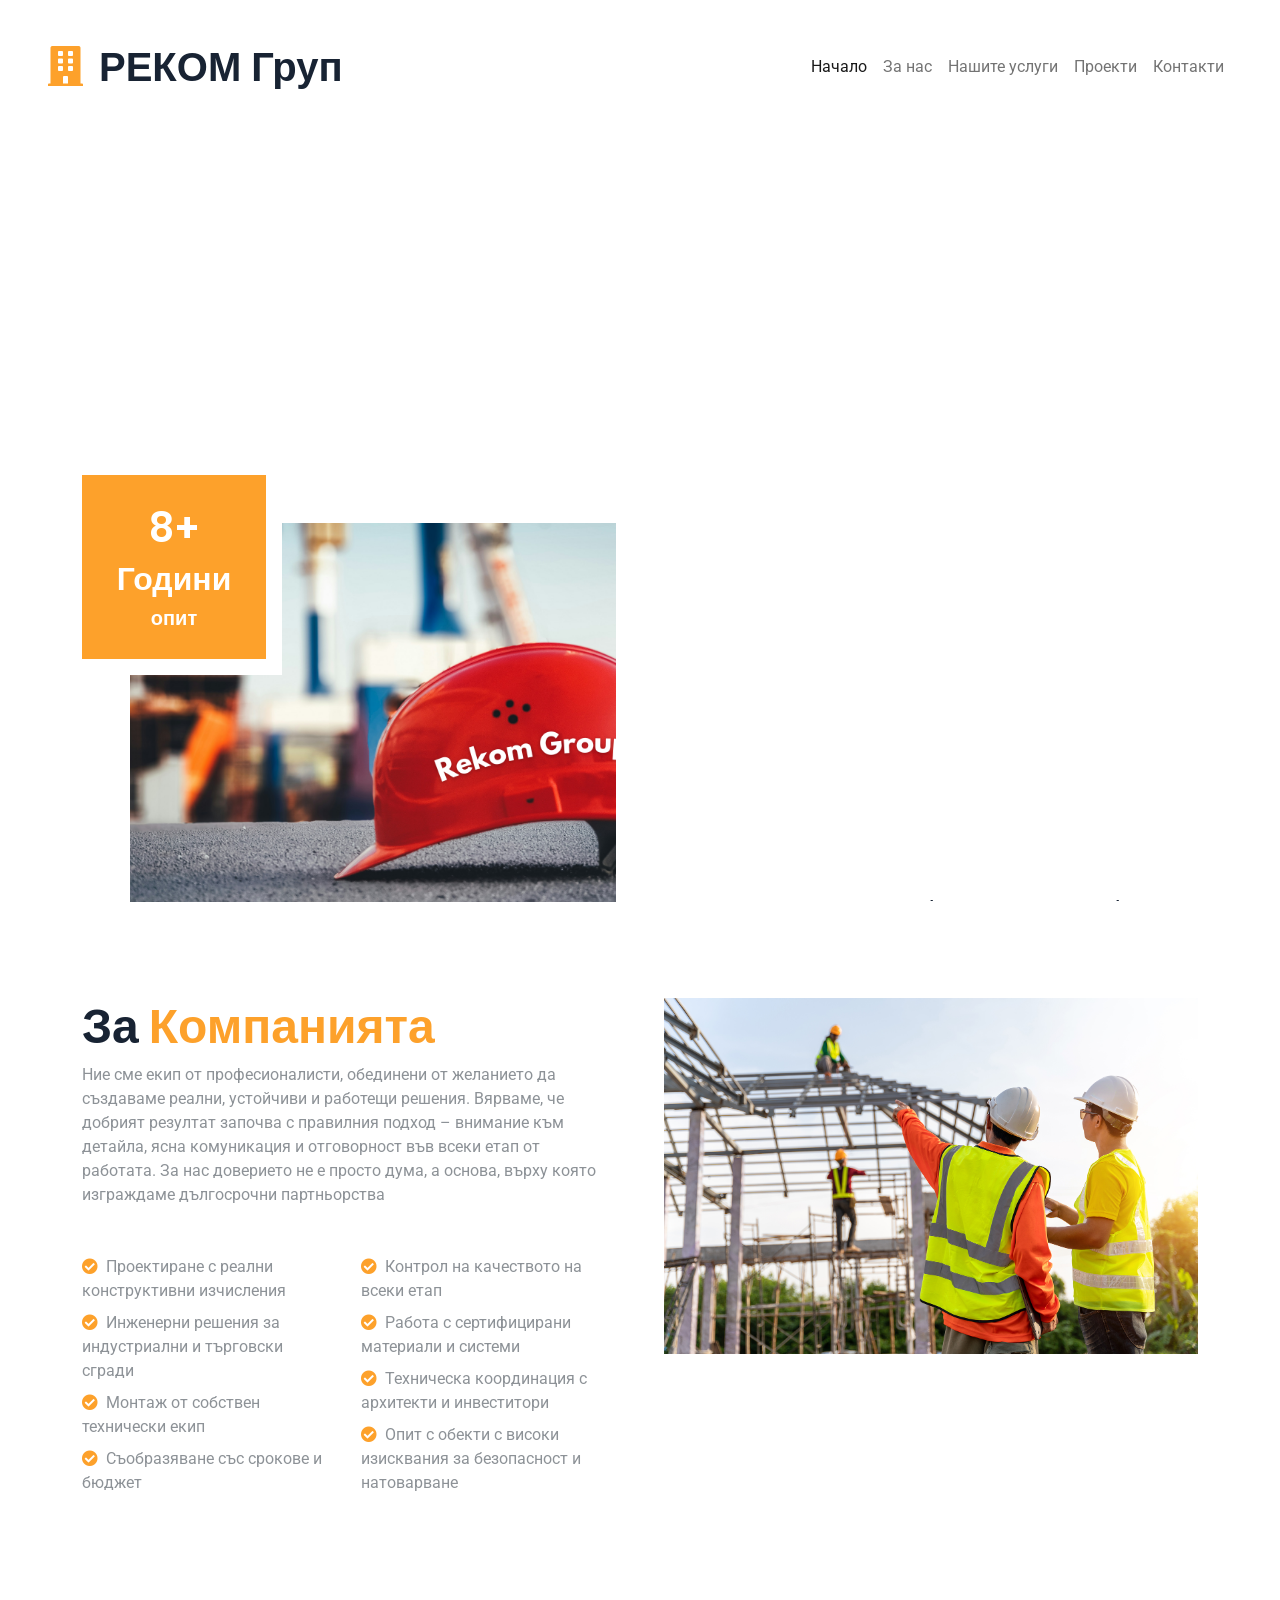
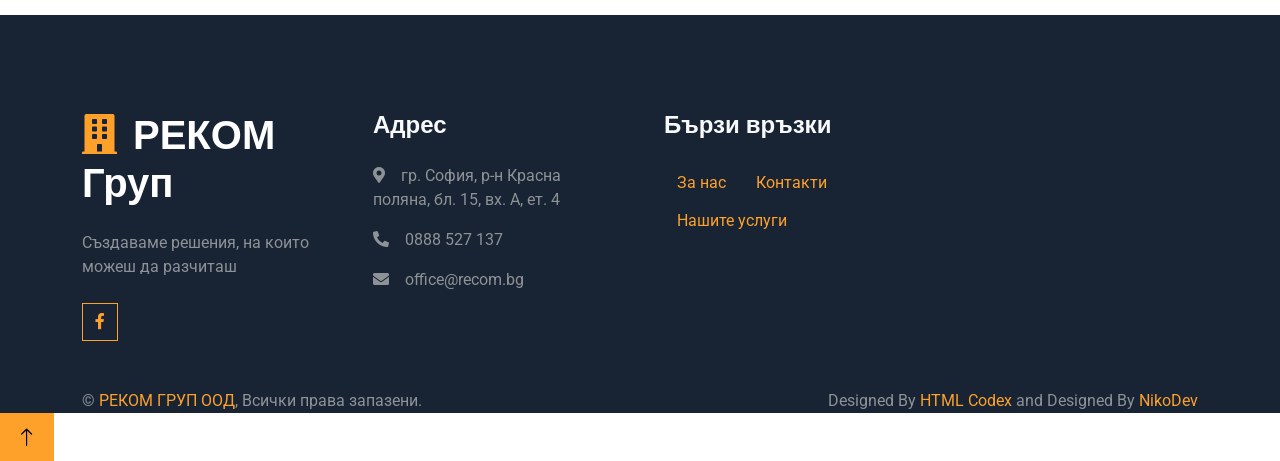
==== about.html @ 1b6674b8 "Initial commit" ====
<!DOCTYPE html>
<html lang="en">

<head>
    <meta charset="utf-8">
    <title>РЕКОМ Груп</title>
    <meta content="width=device-width, initial-scale=1.0" name="viewport">
    <meta content="" name="keywords">
    <meta content="" name="description">

    <!-- Favicon -->
    <link href="img/favicon.ico" rel="icon">

    <!-- Google Web Fonts -->
    <link rel="preconnect" href="https://fonts.googleapis.com">
    <link rel="preconnect" href="https://fonts.gstatic.com" crossorigin>
    <link href="https://fonts.googleapis.com/css2?family=Roboto:wght@400;500&family=Poppins:wght@600;700&display=swap" rel="stylesheet"> 

    <!-- Icon Font Stylesheet -->
    <link href="https://cdnjs.cloudflare.com/ajax/libs/font-awesome/5.10.0/css/all.min.css" rel="stylesheet">
    <link href="https://cdn.jsdelivr.net/npm/bootstrap-icons@1.4.1/font/bootstrap-icons.css" rel="stylesheet">

    <!-- Libraries Stylesheet -->
    <link href="lib/animate/animate.min.css" rel="stylesheet">
    <link href="lib/owlcarousel/assets/owl.carousel.min.css" rel="stylesheet">

    <!-- Customized Bootstrap Stylesheet -->
    <link href="css/bootstrap.min.css" rel="stylesheet">

    <!-- Template Stylesheet -->
    <link href="css/style.css" rel="stylesheet">
</head>

<body>
    <!-- Spinner Start -->
    <div id="spinner" class="show bg-white position-fixed translate-middle w-100 vh-100 top-50 start-50 d-flex align-items-center justify-content-center">
        <div class="spinner-grow text-primary" role="status"></div>
    </div>
    <!-- Spinner End -->


    <!-- Topbar Start -->
    <div class="container-fluid bg-light p-0">
        <div class="row gx-0 d-none d-lg-flex">
            <div class="col-lg-7 px-5 text-start">
                <div class="h-100 d-inline-flex align-items-center border-start border-end px-3">
                    <small class="fa fa-phone-alt me-2"></small>
                    <small>0888 527 137</small>
                </div>
                <div class="h-100 d-inline-flex align-items-center border-end px-3">
                    <small class="far fa-envelope-open me-2"></small>
                    <small>office@recom.bg</small>
                </div>
                <div class="h-100 d-inline-flex align-items-center border-end px-3">
                    <small class="far fa-clock me-2"></small>
                    <small>Пон - Пет : 09 ч. - 18 ч.</small>
                </div>
            </div>
            <div class="col-lg-5 px-5 text-end">
                <div class="h-100 d-inline-flex align-items-center">
                    <a class="btn btn-square border-end border-start" href=""><i class="fab fa-facebook-f"></i></a>
                </div>
            </div>
        </div>
    </div>
    <!-- Topbar End -->


    <!-- Navbar Start -->
    <nav class="navbar navbar-expand-lg bg-white navbar-light sticky-top px-4 px-lg-5 py-lg-0">
        <a href="index.html" class="navbar-brand d-flex align-items-center">
            <h1 class="m-0"><i class="fa fa-building text-primary me-3"></i>РЕКОМ Груп</h1>
        </a>
        <button type="button" class="navbar-toggler" data-bs-toggle="collapse" data-bs-target="#navbarCollapse">
            <span class="navbar-toggler-icon"></span>
        </button>
        <div class="collapse navbar-collapse" id="navbarCollapse">
            <div class="navbar-nav ms-auto py-3 py-lg-0">
                <a href="index.html" class="nav-item nav-link active">Начало</a>
                <a href="about.html" class="nav-item nav-link">За нас</a>
                <a href="service.html" class="nav-item nav-link">Нашите услуги</a>
                <a href="projects.html" class="nav-item nav-link">Проекти</a>
                <a href="contact.html" class="nav-item nav-link">Контакти</a>
            </div>
        </div>
    </nav>
    <!-- Navbar End -->


    <!-- Page Header Start -->
    <div class="container-fluid page-header py-5 mb-5 wow fadeIn" data-wow-delay="0.1s">
        <div class="container text-center py-5">
            <h1 class="display-4 text-white animated slideInDown mb-4">За нас</h1>
            <nav aria-label="breadcrumb animated slideInDown">
                <ol class="breadcrumb justify-content-center mb-0">
                </ol>
            </nav>
        </div>
    </div>
    <!-- Page Header End -->


    <!-- About Start -->
    <div class="container-xxl py-5">
        <div class="container">
            <div class="row g-5">
                <div class="col-lg-6 wow fadeInUp" data-wow-delay="0.1s">
                    <div class="position-relative overflow-hidden ps-5 pt-5 h-100" style="min-height: 400px;">
                        <img class="position-absolute w-100 h-100" src="img/about.jpg" alt="" style="object-fit: cover;">
                        <div class="position-absolute top-0 start-0 bg-white pe-3 pb-3" style="width: 200px; height: 200px;">
                            <div class="d-flex flex-column justify-content-center text-center bg-primary h-100 p-3">
                                <h1 class="text-white">8+</h1>
                                <h2 class="text-white">Години</h2>
                                <h5 class="text-white mb-0">опит</h5>
                            </div>
                        </div>
                    </div>
                </div>
                <div class="col-lg-6 wow fadeInUp" data-wow-delay="0.5s">
                    <div class="h-100">
                        <div class="border-start border-5 border-primary ps-4 mb-5">
                            <h6 class="text-body text-uppercase mb-2">За нас</h6>
                            <h1 class="display-6 mb-0">Създаваме решения, на които можеш да разчиташ</h1>
                        </div>
                        <p>РЕКОМ Груп е създадена през 2017 год. и работи в областта на проектирането, инженеринга и монтажа на вентилируеми окачени фасади и промишлено строителство. Компанията реализира обекти от идея до завършен резултат. Екипът поема пълна отговорност за всеки етап. От техническото решение до изпълнението на място.</p>
                        <div class="border-top mt-4 pt-4">
                            <div class="row g-4">
                                <div class="col-sm-4 d-flex wow fadeIn" data-wow-delay="0.1s">
                                    <i class="fa fa-check fa-2x text-primary flex-shrink-0 me-3"></i>
                                    <h6 class="mb-0">Гарантирано качество</h6>
                                </div>
                                <div class="col-sm-4 d-flex wow fadeIn" data-wow-delay="0.3s">
                                    <i class="fa fa-check fa-2x text-primary flex-shrink-0 me-3"></i>
                                    <h6 class="mb-0">Професионализъм и коректност</h6>
                                </div>
                                <div class="col-sm-4 d-flex wow fadeIn" data-wow-delay="0.5s">
                                    <i class="fa fa-check fa-2x text-primary flex-shrink-0 me-3"></i>
                                    <h6 class="mb-0">Изпълнение на сроковете</h6>
                                </div>
                            </div>
                        </div>
                    </div>
                </div>
            </div>
        </div>
    </div>
    <!-- About End -->


     <!-- About Start -->
     <div class="container-fluid overflow-hidden about py-5">
        <div class="container">
            <div class="row g-5">
                <div class="col-xl-6 wow fadeInLeft" data-wow-delay="0.2s">
                    <div class="about-item">
                        <div class="pb-5">
                            <h1 class="display-5 text-capitalize">За <span class="text-primary">компанията</span></h1>
                            <p class="mb-0"> Ние сме екип от професионалисти, обединени от желанието да създаваме реални, устойчиви и работещи решения. Вярваме, че добрият резултат започва с правилния подход – внимание към детайла, ясна комуникация и отговорност във всеки етап от работата. За нас доверието не е просто дума, а основа, върху която изграждаме дългосрочни партньорства
                            </p>
                        </div>
                        <div class="row g-4">
                            <div class="col-lg-6">
                                <div class="rounded">
                                    <p class="mb-2"><i class="fa fa-check-circle text-primary me-1"></i> Проектиране с реални конструктивни изчисления</p>
                                    <p class="mb-2"><i class="fa fa-check-circle text-primary me-1"></i> Инженерни решения за индустриални и търговски сгради</p>
                                    <p class="mb-2"><i class="fa fa-check-circle text-primary me-1"></i> Монтаж от собствен технически екип</p>
                                    <p class="mb-0"><i class="fa fa-check-circle text-primary me-1"></i> Съобразяване със срокове и бюджет</p>
                                </div>
                            </div>
                            <div class="col-lg-6">
                                <div class="rounded">
                                    <p class="mb-2"><i class="fa fa-check-circle text-primary me-1"></i> Контрол на качеството на всеки етап</p>
                                    <p class="mb-2"><i class="fa fa-check-circle text-primary me-1"></i> Работа с сертифицирани материали и системи</p>
                                    <p class="mb-2"><i class="fa fa-check-circle text-primary me-1"></i> Техническа координация с архитекти и инвеститори</p>
                                    <p class="mb-0"><i class="fa fa-check-circle text-primary me-1"></i> Опит с обекти с високи изисквания за безопасност и натоварване</p>
                                </div>
                            </div>
                      
                            <div class="col-lg-7">
                            </div>
                        </div>
                    </div>
                </div>
                <div class="col-xl-6 wow fadeInRight" data-wow-delay="0.2s">
                    <div class="about-img">
                        <div class="img-1">
                            <img src="img/about-2.jpg" class="img-fluid rounded h-100 w-100" alt="">
                        </div>
                  
                    </div>
                </div>
            </div>
        </div>
    </div>
    <!-- About End -->

    <!-- Team Start -->
    <!-- <div class="container-fluid team py-5">
        <div class="container">
            <div class="text-center mx-auto pb-5 wow fadeInUp" data-wow-delay="0.1s" style="max-width: 800px;">
                <h1 class="display-5 text-capitalize mb-3">Защо клиетите<span class="text-primary"> избират</span> Нас!</h1>
                <p class="mb-0">Клиентите избират РЕКОМ Груп заради ясния процес на работа и предвидимия резултат. Ти получаваш конкретно решение, а не общо обещание. Всеки проект започва с анализ и завършва с реално работеща конструкция.

                    Екипът работи директно на обекта и следи изпълнението в реално време. Това намалява грешките и ускорява завършването.
                </p>
            </div>
            <div class="row g-4">
                <div class="col-md-6 col-lg-6 col-xl-3 wow fadeInUp" data-wow-delay="0.1s">
                    <div class="team-item p-4 pt-0">
                        <div class="team-img">
                            <img src="img/team-1.jpg" class="img-fluid rounded w-100" alt="Image">
                        </div>
                        <div class="team-content pt-4">
                            <h4>MARTIN DOE</h4>
                            <p>Profession</p>
                        </div>
                    </div>
                </div>
                <div class="col-md-6 col-lg-6 col-xl-3 wow fadeInUp" data-wow-delay="0.3s">
                    <div class="team-item p-4 pt-0">
                        <div class="team-img">
                            <img src="img/team-2.jpg" class="img-fluid rounded w-100" alt="Image">
                        </div>
                        <div class="team-content pt-4">
                            <h4>MARTIN DOE</h4>
                            <p>Profession</p>
                        </div>
                    </div>
                </div>
                <div class="col-md-6 col-lg-6 col-xl-3 wow fadeInUp" data-wow-delay="0.5s">
                    <div class="team-item p-4 pt-0">
                        <div class="team-img">
                            <img src="img/team-1.jpg" class="img-fluid rounded w-100" alt="Image">
                        </div>
                        <div class="team-content pt-4">
                            <h4>MARTIN DOE</h4>
                            <p>Profession</p>
                        </div>
                    </div>
                </div>
                <div class="col-md-6 col-lg-6 col-xl-3 wow fadeInUp" data-wow-delay="0.7s">
                    <div class="team-item p-4 pt-0">
                        <div class="team-img">
                            <img src="img/team-2.jpg" class="img-fluid rounded w-100" alt="Image">
                        </div>
                        <div class="team-content pt-4">
                            <h4>MARTIN DOE</h4>
                            <p>Profession</p>
                        </div>
                    </div>
                </div>
            </div>
        </div>
    </div> -->
    <!-- Team End -->


    <!-- Footer Start -->
    <div class="container-fluid bg-dark footer mt-5 pt-5 wow fadeIn" data-wow-delay="0.1s">
        <div class="container py-5">
            <div class="row g-5">
                <div class="col-lg-3 col-md-6">
                    <h1 class="text-white mb-4"><i class="fa fa-building text-primary me-3"></i>РЕКОМ Груп</h1>
                    <p>Създаваме решения, на които можеш да разчиташ</p>
                    <div class="d-flex pt-2">
                        <a class="btn btn-square btn-outline-primary me-1" href=""><i class="fab fa-facebook-f"></i></a>
                    </div>
                </div>
                <div class="col-lg-3 col-md-6">
                    <h4 class="text-light mb-4">Адрес</h4>
                    <p><i class="fa fa-map-marker-alt me-3"></i>гр. София, р-н Красна поляна, бл. 15, вх. А, ет. 4</p>
                    <p><i class="fa fa-phone-alt me-3"></i>0888 527 137</p>
                    <p><i class="fa fa-envelope me-3"></i>office@recom.bg</p>
                </div>
                <div class="col-lg-3 col-md-6">
                    <h4 class="text-light mb-4">Бързи връзки</h4>
                    <a class="btn btn-link" href="">За нас</a>
                    <a class="btn btn-link" href="">Контакти</a>
                    <a class="btn btn-link" href="">Нашите услуги</a>
                </div>
            </div>
        </div>
        <div class="container-fluid copyright">
            <div class="container">
                <div class="row">
                    <div class="col-md-6 text-center text-md-start mb-3 mb-md-0">
                        &copy; <a href="#">РЕКОМ ГРУП ООД</a>, Всички права запазени.
                    </div>
                    <div class="col-md-6 text-center text-md-end">
                        <!--/*** This template is free as long as you keep the footer author’s credit link/attribution link/backlink. If you'd like to use the template without the footer author’s credit link/attribution link/backlink, you can purchase the Credit Removal License from "https://htmlcodex.com/credit-removal". Thank you for your support. ***/-->
                        Designed By <a href="https://htmlcodex.com">HTML Codex</a> and
                        Designed By <a href="https://https://iamniko.netlify.app/">NikoDev</a>
                    </div>
                </div>
            </div>
        </div>
    </div>
    <!-- Footer End -->


    <!-- Back to Top -->
    <a href="#" class="btn btn-lg btn-primary btn-lg-square back-to-top"><i class="bi bi-arrow-up"></i></a>


    <!-- JavaScript Libraries -->
    <script src="https://code.jquery.com/jquery-3.4.1.min.js"></script>
    <script src="https://cdn.jsdelivr.net/npm/bootstrap@5.0.0/dist/js/bootstrap.bundle.min.js"></script>
    <script src="lib/wow/wow.min.js"></script>
    <script src="lib/easing/easing.min.js"></script>
    <script src="lib/waypoints/waypoints.min.js"></script>
    <script src="lib/owlcarousel/owl.carousel.min.js"></script>

    <!-- Template Javascript -->
    <script src="js/main.js"></script>
</body>

</html>
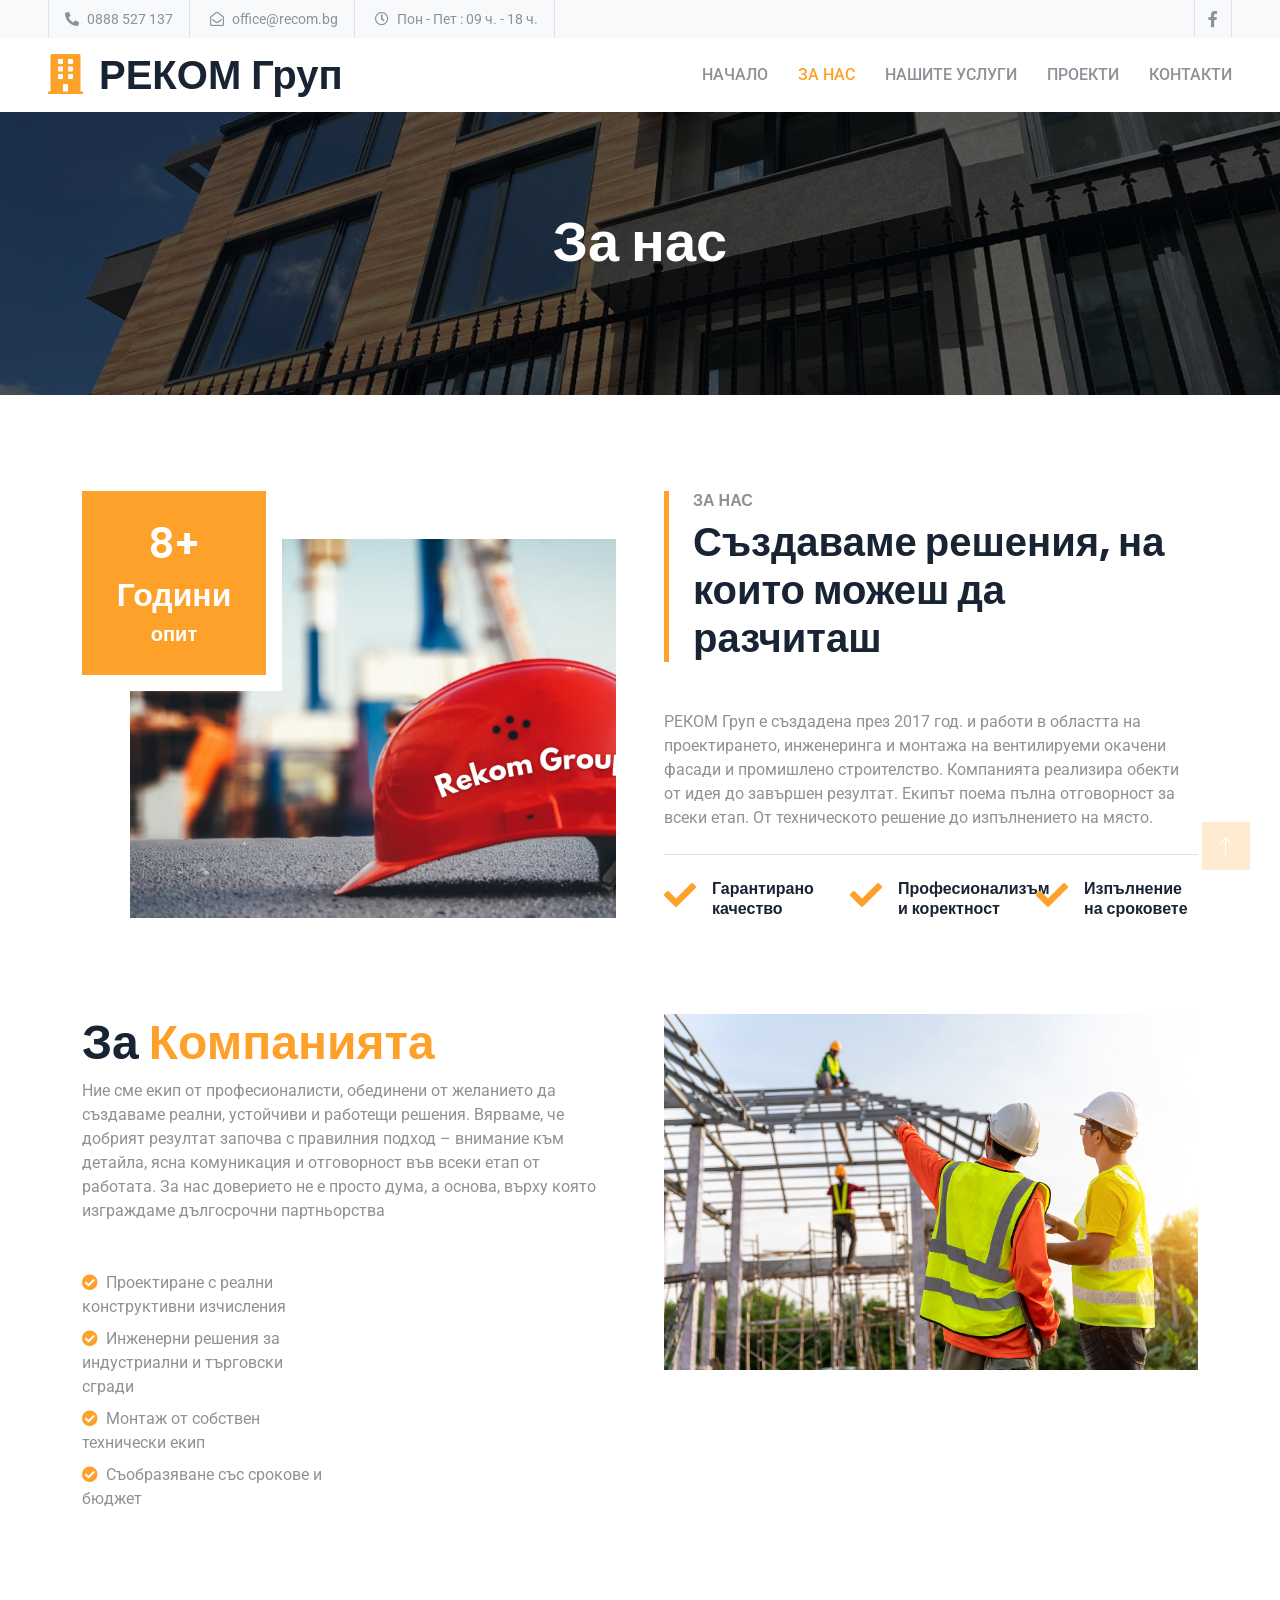
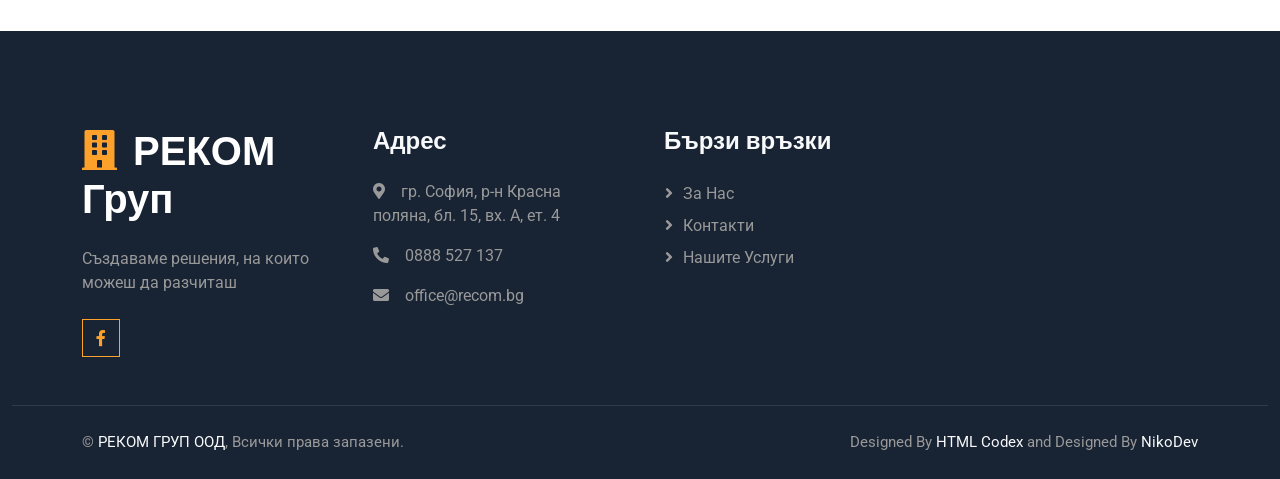
==== commit 53bd78b2: "Revise about.html with updated content and layout Updated the 'about.html' file to reflect new conte" ====
--- a/about.html
+++ b/about.html
@@ -3,7 +3,7 @@
 
 <head>
     <meta charset="utf-8">
-    <title>РЕКОМ Груп</title>
+    <title>За нас | РЕКОМ Груп</title>
     <meta content="width=device-width, initial-scale=1.0" name="viewport">
     <meta content="" name="keywords">
     <meta content="" name="description">
@@ -22,69 +22,19 @@
 
     <!-- Libraries Stylesheet -->
     <link href="lib/animate/animate.min.css" rel="stylesheet">
-    <link href="lib/owlcarousel/assets/owl.carousel.min.css" rel="stylesheet">
 
     <!-- Customized Bootstrap Stylesheet -->
     <link href="css/bootstrap.min.css" rel="stylesheet">
 
     <!-- Template Stylesheet -->
     <link href="css/style.css" rel="stylesheet">
+
+    <!-- Shared header/footer loader -->
+    <script src="js/include.js" defer></script>
 </head>
 
 <body>
-    <!-- Spinner Start -->
-    <div id="spinner" class="show bg-white position-fixed translate-middle w-100 vh-100 top-50 start-50 d-flex align-items-center justify-content-center">
-        <div class="spinner-grow text-primary" role="status"></div>
-    </div>
-    <!-- Spinner End -->
-
-
-    <!-- Topbar Start -->
-    <div class="container-fluid bg-light p-0">
-        <div class="row gx-0 d-none d-lg-flex">
-            <div class="col-lg-7 px-5 text-start">
-                <div class="h-100 d-inline-flex align-items-center border-start border-end px-3">
-                    <small class="fa fa-phone-alt me-2"></small>
-                    <small>0888 527 137</small>
-                </div>
-                <div class="h-100 d-inline-flex align-items-center border-end px-3">
-                    <small class="far fa-envelope-open me-2"></small>
-                    <small>office@recom.bg</small>
-                </div>
-                <div class="h-100 d-inline-flex align-items-center border-end px-3">
-                    <small class="far fa-clock me-2"></small>
-                    <small>Пон - Пет : 09 ч. - 18 ч.</small>
-                </div>
-            </div>
-            <div class="col-lg-5 px-5 text-end">
-                <div class="h-100 d-inline-flex align-items-center">
-                    <a class="btn btn-square border-end border-start" href=""><i class="fab fa-facebook-f"></i></a>
-                </div>
-            </div>
-        </div>
-    </div>
-    <!-- Topbar End -->
-
-
-    <!-- Navbar Start -->
-    <nav class="navbar navbar-expand-lg bg-white navbar-light sticky-top px-4 px-lg-5 py-lg-0">
-        <a href="index.html" class="navbar-brand d-flex align-items-center">
-            <h1 class="m-0"><i class="fa fa-building text-primary me-3"></i>РЕКОМ Груп</h1>
-        </a>
-        <button type="button" class="navbar-toggler" data-bs-toggle="collapse" data-bs-target="#navbarCollapse">
-            <span class="navbar-toggler-icon"></span>
-        </button>
-        <div class="collapse navbar-collapse" id="navbarCollapse">
-            <div class="navbar-nav ms-auto py-3 py-lg-0">
-                <a href="index.html" class="nav-item nav-link active">Начало</a>
-                <a href="about.html" class="nav-item nav-link">За нас</a>
-                <a href="service.html" class="nav-item nav-link">Нашите услуги</a>
-                <a href="projects.html" class="nav-item nav-link">Проекти</a>
-                <a href="contact.html" class="nav-item nav-link">Контакти</a>
-            </div>
-        </div>
-    </nav>
-    <!-- Navbar End -->
+    <div data-include="partials/header.html"></div>
 
 
     <!-- Page Header Start -->
@@ -167,14 +117,6 @@
                                     <p class="mb-0"><i class="fa fa-check-circle text-primary me-1"></i> Съобразяване със срокове и бюджет</p>
                                 </div>
                             </div>
-                            <div class="col-lg-6">
-                                <div class="rounded">
-                                    <p class="mb-2"><i class="fa fa-check-circle text-primary me-1"></i> Контрол на качеството на всеки етап</p>
-                                    <p class="mb-2"><i class="fa fa-check-circle text-primary me-1"></i> Работа с сертифицирани материали и системи</p>
-                                    <p class="mb-2"><i class="fa fa-check-circle text-primary me-1"></i> Техническа координация с архитекти и инвеститори</p>
-                                    <p class="mb-0"><i class="fa fa-check-circle text-primary me-1"></i> Опит с обекти с високи изисквания за безопасност и натоварване</p>
-                                </div>
-                            </div>
                       
                             <div class="col-lg-7">
                             </div>
@@ -194,112 +136,7 @@
     </div>
     <!-- About End -->
 
-    <!-- Team Start -->
-    <!-- <div class="container-fluid team py-5">
-        <div class="container">
-            <div class="text-center mx-auto pb-5 wow fadeInUp" data-wow-delay="0.1s" style="max-width: 800px;">
-                <h1 class="display-5 text-capitalize mb-3">Защо клиетите<span class="text-primary"> избират</span> Нас!</h1>
-                <p class="mb-0">Клиентите избират РЕКОМ Груп заради ясния процес на работа и предвидимия резултат. Ти получаваш конкретно решение, а не общо обещание. Всеки проект започва с анализ и завършва с реално работеща конструкция.
-
-                    Екипът работи директно на обекта и следи изпълнението в реално време. Това намалява грешките и ускорява завършването.
-                </p>
-            </div>
-            <div class="row g-4">
-                <div class="col-md-6 col-lg-6 col-xl-3 wow fadeInUp" data-wow-delay="0.1s">
-                    <div class="team-item p-4 pt-0">
-                        <div class="team-img">
-                            <img src="img/team-1.jpg" class="img-fluid rounded w-100" alt="Image">
-                        </div>
-                        <div class="team-content pt-4">
-                            <h4>MARTIN DOE</h4>
-                            <p>Profession</p>
-                        </div>
-                    </div>
-                </div>
-                <div class="col-md-6 col-lg-6 col-xl-3 wow fadeInUp" data-wow-delay="0.3s">
-                    <div class="team-item p-4 pt-0">
-                        <div class="team-img">
-                            <img src="img/team-2.jpg" class="img-fluid rounded w-100" alt="Image">
-                        </div>
-                        <div class="team-content pt-4">
-                            <h4>MARTIN DOE</h4>
-                            <p>Profession</p>
-                        </div>
-                    </div>
-                </div>
-                <div class="col-md-6 col-lg-6 col-xl-3 wow fadeInUp" data-wow-delay="0.5s">
-                    <div class="team-item p-4 pt-0">
-                        <div class="team-img">
-                            <img src="img/team-1.jpg" class="img-fluid rounded w-100" alt="Image">
-                        </div>
-                        <div class="team-content pt-4">
-                            <h4>MARTIN DOE</h4>
-                            <p>Profession</p>
-                        </div>
-                    </div>
-                </div>
-                <div class="col-md-6 col-lg-6 col-xl-3 wow fadeInUp" data-wow-delay="0.7s">
-                    <div class="team-item p-4 pt-0">
-                        <div class="team-img">
-                            <img src="img/team-2.jpg" class="img-fluid rounded w-100" alt="Image">
-                        </div>
-                        <div class="team-content pt-4">
-                            <h4>MARTIN DOE</h4>
-                            <p>Profession</p>
-                        </div>
-                    </div>
-                </div>
-            </div>
-        </div>
-    </div> -->
-    <!-- Team End -->
-
-
-    <!-- Footer Start -->
-    <div class="container-fluid bg-dark footer mt-5 pt-5 wow fadeIn" data-wow-delay="0.1s">
-        <div class="container py-5">
-            <div class="row g-5">
-                <div class="col-lg-3 col-md-6">
-                    <h1 class="text-white mb-4"><i class="fa fa-building text-primary me-3"></i>РЕКОМ Груп</h1>
-                    <p>Създаваме решения, на които можеш да разчиташ</p>
-                    <div class="d-flex pt-2">
-                        <a class="btn btn-square btn-outline-primary me-1" href=""><i class="fab fa-facebook-f"></i></a>
-                    </div>
-                </div>
-                <div class="col-lg-3 col-md-6">
-                    <h4 class="text-light mb-4">Адрес</h4>
-                    <p><i class="fa fa-map-marker-alt me-3"></i>гр. София, р-н Красна поляна, бл. 15, вх. А, ет. 4</p>
-                    <p><i class="fa fa-phone-alt me-3"></i>0888 527 137</p>
-                    <p><i class="fa fa-envelope me-3"></i>office@recom.bg</p>
-                </div>
-                <div class="col-lg-3 col-md-6">
-                    <h4 class="text-light mb-4">Бързи връзки</h4>
-                    <a class="btn btn-link" href="">За нас</a>
-                    <a class="btn btn-link" href="">Контакти</a>
-                    <a class="btn btn-link" href="">Нашите услуги</a>
-                </div>
-            </div>
-        </div>
-        <div class="container-fluid copyright">
-            <div class="container">
-                <div class="row">
-                    <div class="col-md-6 text-center text-md-start mb-3 mb-md-0">
-                        &copy; <a href="#">РЕКОМ ГРУП ООД</a>, Всички права запазени.
-                    </div>
-                    <div class="col-md-6 text-center text-md-end">
-                        <!--/*** This template is free as long as you keep the footer author’s credit link/attribution link/backlink. If you'd like to use the template without the footer author’s credit link/attribution link/backlink, you can purchase the Credit Removal License from "https://htmlcodex.com/credit-removal". Thank you for your support. ***/-->
-                        Designed By <a href="https://htmlcodex.com">HTML Codex</a> and
-                        Designed By <a href="https://https://iamniko.netlify.app/">NikoDev</a>
-                    </div>
-                </div>
-            </div>
-        </div>
-    </div>
-    <!-- Footer End -->
-
-
-    <!-- Back to Top -->
-    <a href="#" class="btn btn-lg btn-primary btn-lg-square back-to-top"><i class="bi bi-arrow-up"></i></a>
+    <div data-include="partials/footer.html"></div>
 
 
     <!-- JavaScript Libraries -->
@@ -307,11 +144,9 @@
     <script src="https://cdn.jsdelivr.net/npm/bootstrap@5.0.0/dist/js/bootstrap.bundle.min.js"></script>
     <script src="lib/wow/wow.min.js"></script>
     <script src="lib/easing/easing.min.js"></script>
-    <script src="lib/waypoints/waypoints.min.js"></script>
-    <script src="lib/owlcarousel/owl.carousel.min.js"></script>
 
     <!-- Template Javascript -->
     <script src="js/main.js"></script>
 </body>
 
-</html>+</html>
--- a/css/style.css
+++ b/css/style.css
@@ -0,0 +1,306 @@
+/********** Template CSS **********/
+:root {
+    --primary: #FDA12B;
+    --secondary: #8D9297;
+    --light: #F8F9FA;
+    --dark: #182333;
+}
+
+.back-to-top {
+    position: fixed;
+    display: none;
+    right: 30px;
+    bottom: 30px;
+    z-index: 99;
+}
+
+
+/*** Spinner ***/
+#spinner {
+    opacity: 0;
+    visibility: hidden;
+    transition: opacity .5s ease-out, visibility 0s linear .5s;
+    z-index: 99999;
+}
+
+#spinner.show {
+    transition: opacity .5s ease-out, visibility 0s linear 0s;
+    visibility: visible;
+    opacity: 1;
+}
+
+
+/*** Button ***/
+.btn {
+    font-weight: 500;
+    transition: .5s;
+}
+
+.btn.btn-primary,
+.btn.btn-outline-primary:hover {
+    color: #FFFFFF;
+}
+
+.btn-square {
+    width: 38px;
+    height: 38px;
+}
+
+.btn-sm-square {
+    width: 32px;
+    height: 32px;
+}
+
+.btn-lg-square {
+    width: 48px;
+    height: 48px;
+}
+
+.btn-square,
+.btn-sm-square,
+.btn-lg-square {
+    padding: 0;
+    display: flex;
+    align-items: center;
+    justify-content: center;
+    font-weight: normal;
+}
+
+
+/*** Navbar ***/
+.navbar.sticky-top {
+    top: -100px;
+    transition: .5s;
+}
+
+.navbar .navbar-nav .nav-link {
+    margin-left: 30px;
+    padding: 25px 0;
+    color: var(--secondary);
+    font-weight: 500;
+    text-transform: uppercase;
+    outline: none;
+}
+
+.navbar .navbar-nav .nav-link:hover,
+.navbar .navbar-nav .nav-link.active {
+    color: var(--primary);
+}
+
+.navbar .dropdown-toggle::after {
+    border: none;
+    content: "\f107";
+    font-family: "Font Awesome 5 Free";
+    font-weight: 900;
+    vertical-align: middle;
+    margin-left: 8px;
+}
+
+@media (max-width: 991.98px) {
+    .navbar .navbar-nav .nav-link  {
+        margin-left: 0;
+        padding: 10px 0;
+    }
+
+    .navbar .navbar-nav {
+        margin-top: 25px;
+        border-top: 1px solid #EEEEEE;
+    }
+}
+
+@media (min-width: 992px) {
+    .navbar .nav-item .dropdown-menu {
+        display: block;
+        border: none;
+        margin-top: 0;
+        top: 150%;
+        right: 0;
+        opacity: 0;
+        visibility: hidden;
+        transition: .5s;
+    }
+
+    .navbar .nav-item:hover .dropdown-menu {
+        top: 100%;
+        visibility: visible;
+        transition: .5s;
+        opacity: 1;
+    }
+}
+
+
+/*** Header ***/
+.carousel-caption {
+    top: 0;
+    left: 0;
+    right: 0;
+    bottom: 0;
+    display: flex;
+    align-items: center;
+    text-align: start;
+    background: rgba(0, 0, 0, .65);
+    z-index: 1;
+}
+
+.carousel-control-prev,
+.carousel-control-next {
+    width: 15%;
+}
+
+.carousel-control-prev-icon,
+.carousel-control-next-icon {
+    width: 4rem;
+    height: 4rem;
+    background-color: var(--dark);
+    border: 15px solid var(--dark);
+    border-radius: 50px;
+}
+
+.carousel-caption .breadcrumb-item+.breadcrumb-item::before {
+    content: "\f111";
+    font-family: "Font Awesome 5 Free";
+    font-weight: 900;
+    color: var(--primary);
+}
+
+/* Фиксирана височина на каросела (наполовина на предишната), с изрязване
+   на снимката вместо разтягане по естествените и пропорции — иначе
+   портретната img/carousel-2.jpg излизаше огромна на широки екрани. */
+#header-carousel .carousel-item {
+    height: 600px;
+}
+
+#header-carousel .carousel-item img {
+    width: 100%;
+    height: 100%;
+    object-fit: cover;
+}
+
+@media (max-width: 768px) {
+    #header-carousel .carousel-item {
+        height: 300px;
+    }
+
+    .carousel-control-prev-icon,
+    .carousel-control-next-icon {
+        width: 3rem;
+        height: 3rem;
+        border-width: 12px;
+    }
+}
+
+.page-header {
+    background: linear-gradient(rgba(0, 0, 0, .65), rgba(0, 0, 0, .65)), url(../img/carousel-1.jpg) center center no-repeat;
+    background-size: cover;
+}
+
+.page-header .breadcrumb-item+.breadcrumb-item::before {
+    color: #999999;
+}
+
+
+/*** Facts ***/
+.facts-overlay {
+    position: absolute;
+    padding: 30px;
+    width: 100%;
+    height: 100%;
+    top: 0;
+    left: 0;
+    display: flex;
+    flex-direction: column;
+    justify-content: center;
+    background: rgba(0, 0, 0, .65);
+}
+
+.facts-overlay h1 {
+    font-size: 120px;
+    color: transparent;
+    -webkit-text-stroke: 2px var(--primary);
+}
+
+.facts-overlay a:hover {
+    color: var(--primary) !important;
+}
+
+
+/*** Service ***/
+.service-text::before {
+    position: absolute;
+    content: "";
+    width: 100%;
+    height: 0;
+    top: 0;
+    left: 0;
+    background: var(--primary);
+    opacity: 0;
+    transition: .5s;
+}
+
+.service-item:hover .service-text::before {
+    height: 100%;
+    opacity: 1;
+}
+
+.service-text * {
+    position: relative;
+    transition: .5s;
+    z-index: 1;
+}
+
+.service-item:hover .service-text * {
+    color: #FFFFFF !important;
+}
+
+
+/*** Appointment ***/
+.appointment {
+    background: linear-gradient(rgba(0, 0, 0, .65), rgba(0, 0, 0, .65)), url(../img/carousel-2.jpg) center center no-repeat;
+    background-size: cover;
+}
+
+
+/*** Footer ***/
+.footer {
+    color: #999999;
+}
+
+.footer .btn.btn-link {
+    display: block;
+    margin-bottom: 5px;
+    padding: 0;
+    text-align: left;
+    color: #999999;
+    font-weight: normal;
+    text-transform: capitalize;
+    transition: .3s;
+}
+
+.footer .btn.btn-link::before {
+    position: relative;
+    content: "\f105";
+    font-family: "Font Awesome 5 Free";
+    font-weight: 900;
+    color: #999999;
+    margin-right: 10px;
+}
+
+.footer .btn.btn-link:hover {
+    color: var(--light);
+    letter-spacing: 1px;
+    box-shadow: none;
+}
+
+.footer .copyright {
+    padding: 25px 0;
+    font-size: 15px;
+    border-top: 1px solid rgba(255, 255, 255, .1);
+}
+
+.footer .copyright a {
+    color: var(--light);
+}
+
+.footer .copyright a:hover {
+    color: var(--primary);
+}
